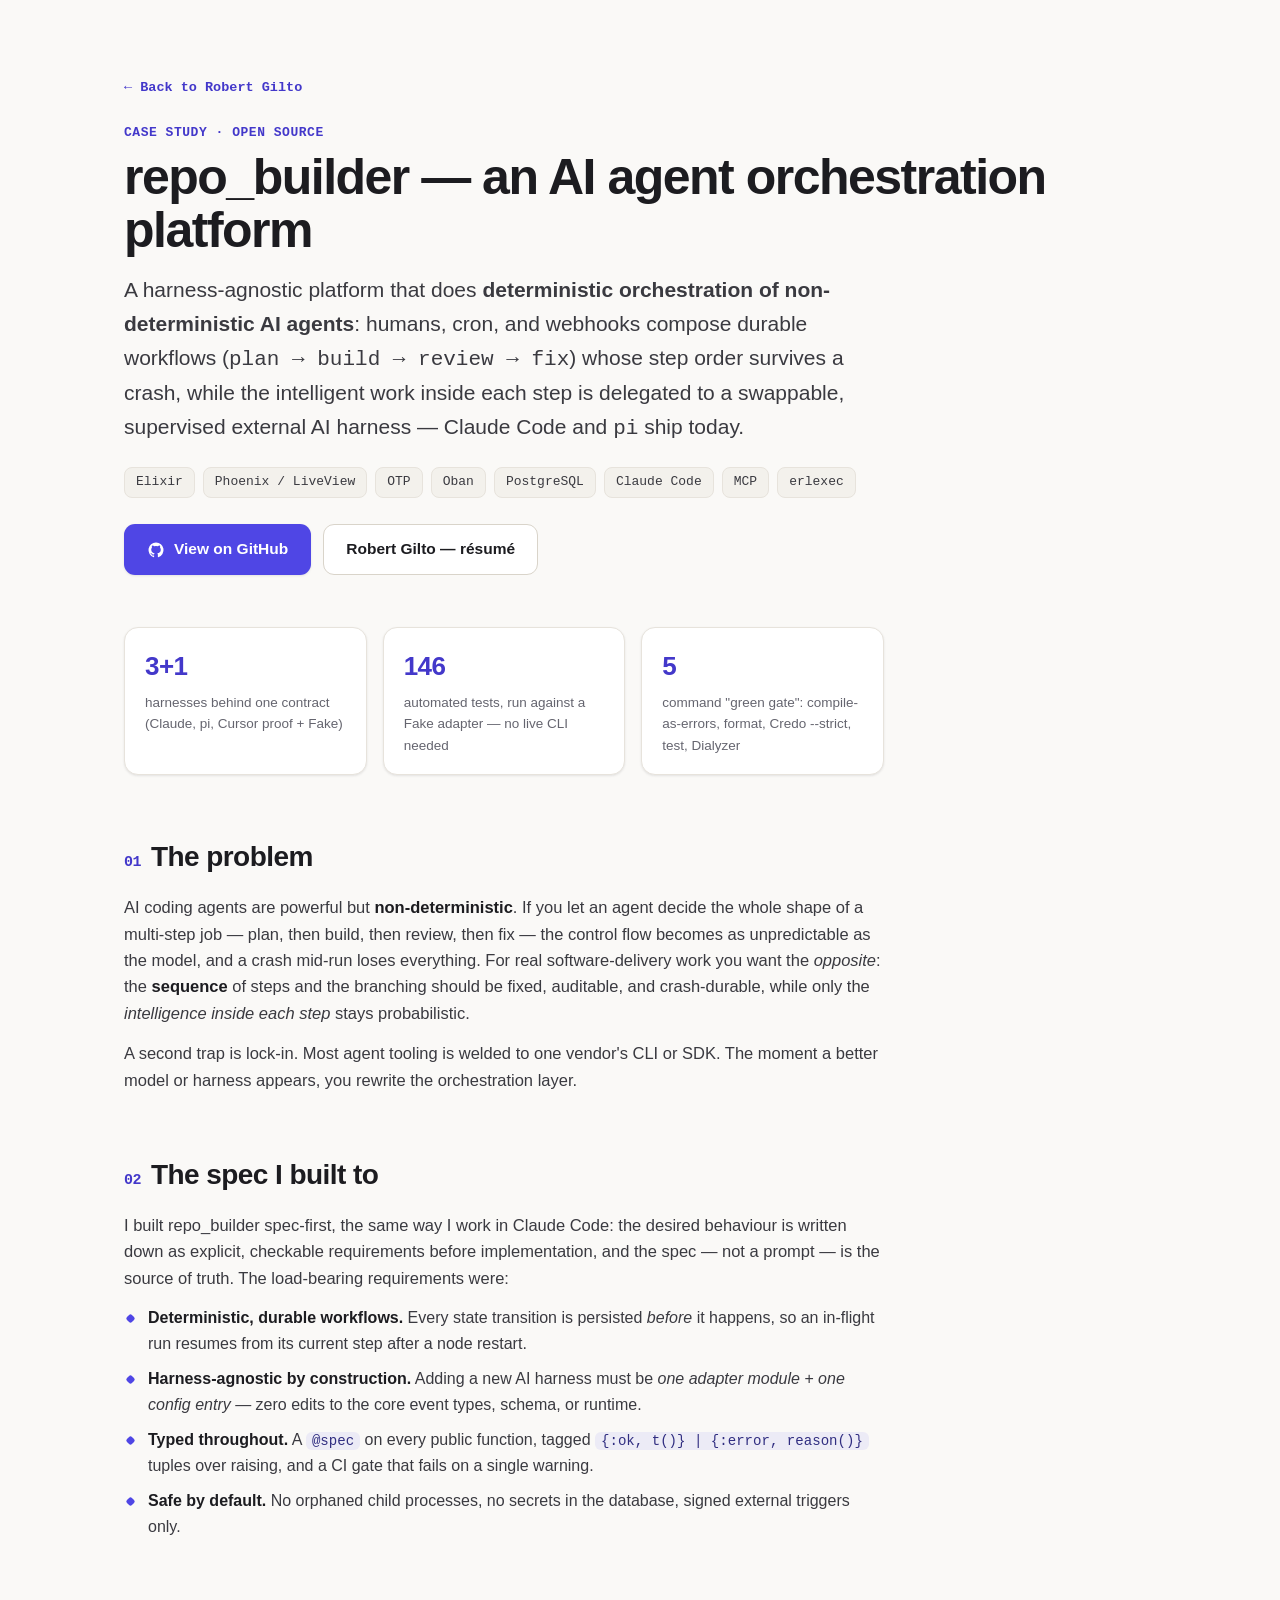
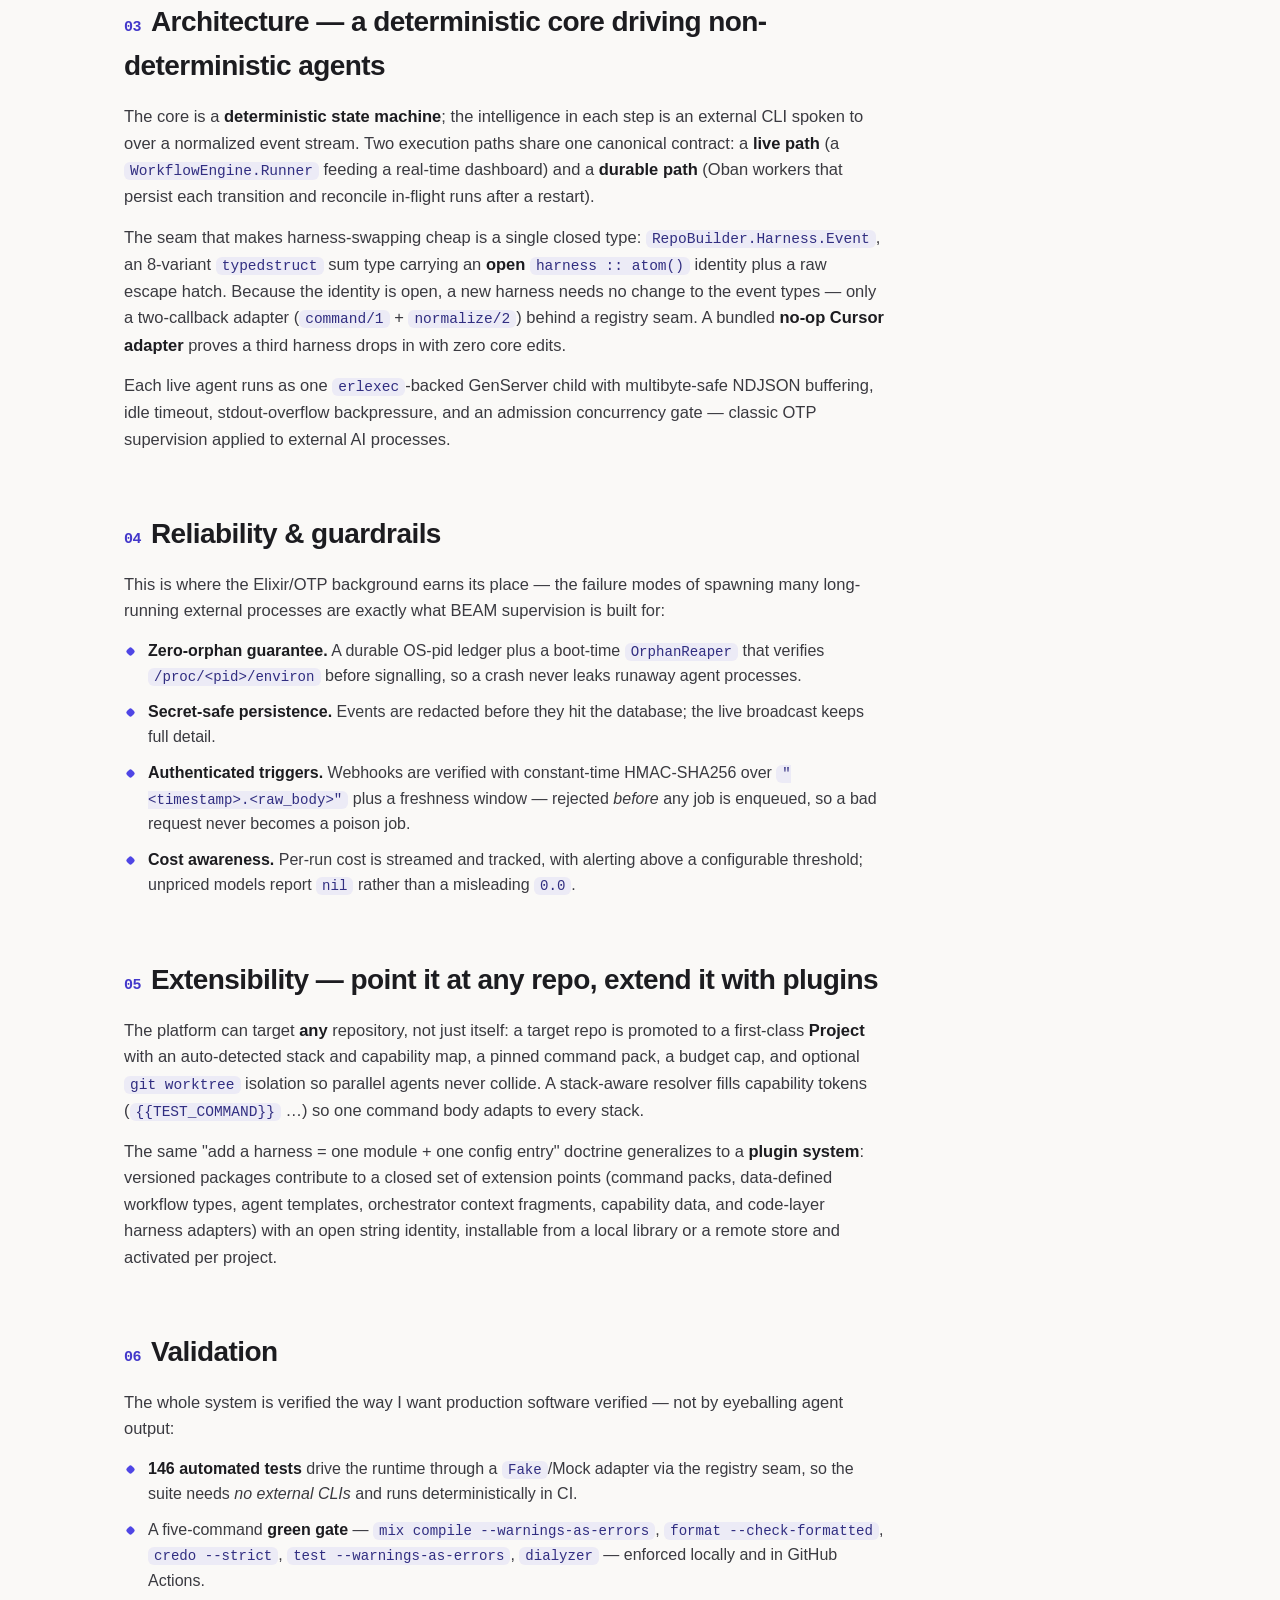
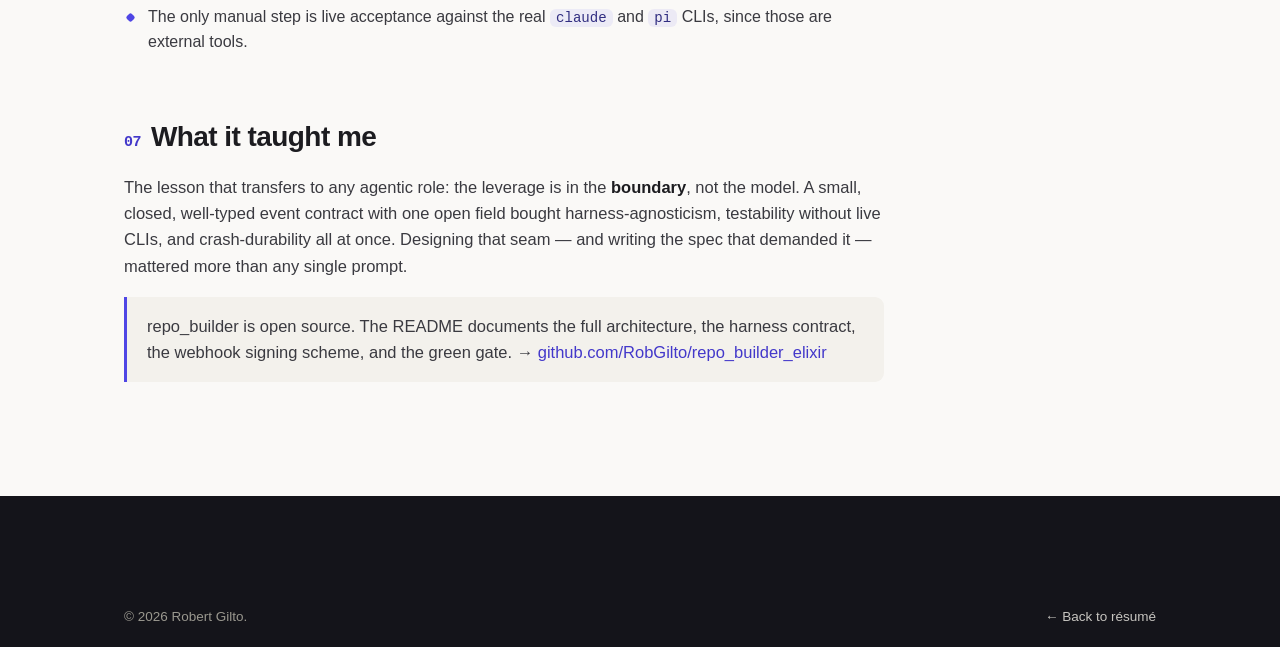
==== case-studies/repo-builder.html @ 083cf595 "build out résumé: spec-driven section, repo_builder showcase, a11y/SEO fixes - Close ship-blockers: " ====
<!DOCTYPE html>
<html lang="en">
<head>
  <meta charset="UTF-8" />
  <meta name="viewport" content="width=device-width, initial-scale=1.0" />

  <title>Case study: repo_builder — AI agent orchestration platform · Robert Gilto</title>
  <meta name="description" content="repo_builder is a harness-agnostic AI agent orchestration platform built on Elixir, Phoenix, and OTP — deterministic, durable workflows driving swappable AI harnesses (Claude Code, pi) as supervised child processes. A case study by Robert Gilto." />
  <meta name="author" content="Robert Gilto" />
  <meta name="theme-color" content="#4f46e5" />
  <link rel="canonical" href="https://robgilto.github.io/case-studies/repo-builder.html" />
  <link rel="icon" href="../assets/favicon.svg" type="image/svg+xml" />

  <meta property="og:type" content="article" />
  <meta property="og:title" content="repo_builder — AI agent orchestration platform" />
  <meta property="og:description" content="Deterministic orchestration of non-deterministic AI agents, on Elixir/Phoenix/OTP. Durable workflows, a swappable harness contract, and a real-time LiveView console." />
  <meta property="og:url" content="https://robgilto.github.io/case-studies/repo-builder.html" />
  <meta property="og:image" content="https://robgilto.github.io/assets/og-card.png" />

  <link rel="stylesheet" href="../styles.css" />

  <style>
    /* Case-study-specific layout — reuses the root design tokens; no build step. */
    .cs-header { padding-block: clamp(40px, 7vw, 72px) clamp(28px, 4vw, 44px); }
    .cs-back {
      display: inline-flex; align-items: center; gap: 7px;
      font-family: var(--font-mono); font-size: 13.5px; font-weight: 600;
      color: var(--accent-dark); margin-bottom: 24px;
    }
    .cs-kicker {
      font-family: var(--font-mono); font-size: 13px; font-weight: 700;
      letter-spacing: 0.04em; color: var(--accent-dark); text-transform: uppercase;
    }
    .cs-title { font-size: clamp(30px, 5.5vw, 50px); font-weight: 800; letter-spacing: -0.03em; line-height: 1.06; margin: 8px 0 16px; }
    .cs-lead { font-size: clamp(18px, 2.6vw, 21px); color: var(--text-soft); max-width: 62ch; }
    .cs-meta { display: flex; flex-wrap: wrap; gap: 8px; margin-top: 22px; }
    .cs-actions { display: flex; flex-wrap: wrap; gap: 12px; margin-top: 26px; }
    .cs-body { max-width: 760px; padding-bottom: clamp(56px, 8vw, 96px); }
    .cs-body h2 {
      font-size: clamp(22px, 3.2vw, 28px); font-weight: 800; letter-spacing: -0.02em;
      margin-top: clamp(36px, 5vw, 52px); margin-bottom: 14px; padding-top: 8px;
    }
    .cs-body h2 .cs-num { font-family: var(--font-mono); font-size: 15px; color: var(--accent-dark); margin-right: 10px; }
    .cs-body p { color: var(--text-soft); font-size: 16.5px; margin-bottom: 14px; }
    .cs-body strong { color: var(--text); }
    .cs-body code { font-family: var(--font-mono); font-size: 0.88em; background: var(--accent-soft); color: var(--accent-ink); padding: 1px 6px; border-radius: 6px; }
    .cs-list { margin: 0 0 14px; padding-left: 0; list-style: none; display: grid; gap: 10px; }
    .cs-list li { position: relative; padding-left: 24px; color: var(--text-soft); font-size: 16px; }
    .cs-list li::before { content: ""; position: absolute; left: 3px; top: 10px; width: 7px; height: 7px; border-radius: 2px; background: var(--accent); transform: rotate(45deg); }
    .cs-stats { display: grid; grid-template-columns: repeat(3, 1fr); gap: 16px; margin: 8px 0 8px; }
    .cs-stat { background: var(--surface); border: 1px solid var(--border); border-radius: var(--radius); padding: 18px 20px; box-shadow: var(--shadow-sm); }
    .cs-stat-num { font-size: 26px; font-weight: 800; letter-spacing: -0.02em; color: var(--accent-dark); }
    .cs-stat-label { font-size: 13.5px; color: var(--muted); margin-top: 4px; }
    .cs-callout { background: var(--bg-alt); border-left: 3px solid var(--accent); border-radius: 0 var(--radius-sm) var(--radius-sm) 0; padding: 16px 20px; margin: 18px 0; }
    .cs-callout p { margin: 0; color: var(--text-soft); }
    @media (max-width: 640px) { .cs-stats { grid-template-columns: 1fr; } }
  </style>
</head>
<body>
  <a class="skip-link" href="#cs-main">Skip to content</a>

  <main id="cs-main">
    <header class="cs-header">
      <div class="container">
        <a class="cs-back" href="../index.html#projects">← Back to Robert Gilto</a>
        <p class="cs-kicker">Case study · Open source</p>
        <h1 class="cs-title">repo_builder — an AI agent orchestration platform</h1>
        <p class="cs-lead">A harness-agnostic platform that does <strong>deterministic orchestration of non-deterministic AI agents</strong>: humans, cron, and webhooks compose durable workflows (<code>plan → build → review → fix</code>) whose step order survives a crash, while the intelligent work inside each step is delegated to a swappable, supervised external AI harness — Claude Code and <code>pi</code> ship today.</p>

        <div class="cs-meta">
          <span class="chip">Elixir</span>
          <span class="chip">Phoenix / LiveView</span>
          <span class="chip">OTP</span>
          <span class="chip">Oban</span>
          <span class="chip">PostgreSQL</span>
          <span class="chip">Claude Code</span>
          <span class="chip">MCP</span>
          <span class="chip">erlexec</span>
        </div>

        <div class="cs-actions">
          <a class="btn btn-primary" href="https://github.com/RobGilto/repo_builder_elixir" rel="noopener noreferrer" target="_blank">
            <svg class="icon" viewBox="0 0 24 24" aria-hidden="true" focusable="false"><path fill="currentColor" d="M12 2A10 10 0 0 0 8.84 21.5c.5.08.66-.23.66-.5v-1.7c-2.77.6-3.36-1.34-3.36-1.34-.46-1.15-1.11-1.46-1.11-1.46-.9-.62.07-.6.07-.6 1 .07 1.53 1.03 1.53 1.03.9 1.52 2.34 1.08 2.91.83.1-.65.35-1.09.63-1.34-2.22-.25-4.55-1.11-4.55-4.94 0-1.1.39-1.99 1.03-2.69-.1-.25-.45-1.27.1-2.65 0 0 .84-.27 2.75 1.02a9.4 9.4 0 0 1 5 0c1.91-1.29 2.75-1.02 2.75-1.02.55 1.38.2 2.4.1 2.65.64.7 1.03 1.59 1.03 2.69 0 3.84-2.34 4.69-4.57 4.94.36.31.68.92.68 1.85v2.74c0 .27.16.59.67.5A10 10 0 0 0 12 2Z"/></svg>
            View on GitHub
          </a>
          <a class="btn btn-ghost" href="../index.html">Robert Gilto — résumé</a>
        </div>
      </div>
    </header>

    <div class="container">
      <article class="cs-body">

        <div class="cs-stats">
          <div class="cs-stat"><div class="cs-stat-num">3+1</div><div class="cs-stat-label">harnesses behind one contract (Claude, pi, Cursor proof + Fake)</div></div>
          <div class="cs-stat"><div class="cs-stat-num">146</div><div class="cs-stat-label">automated tests, run against a Fake adapter — no live CLI needed</div></div>
          <div class="cs-stat"><div class="cs-stat-num">5</div><div class="cs-stat-label">command "green gate": compile-as-errors, format, Credo --strict, test, Dialyzer</div></div>
        </div>

        <h2><span class="cs-num">01</span>The problem</h2>
        <p>AI coding agents are powerful but <strong>non-deterministic</strong>. If you let an agent decide the whole shape of a multi-step job — plan, then build, then review, then fix — the control flow becomes as unpredictable as the model, and a crash mid-run loses everything. For real software-delivery work you want the <em>opposite</em>: the <strong>sequence</strong> of steps and the branching should be fixed, auditable, and crash-durable, while only the <em>intelligence inside each step</em> stays probabilistic.</p>
        <p>A second trap is lock-in. Most agent tooling is welded to one vendor's CLI or SDK. The moment a better model or harness appears, you rewrite the orchestration layer.</p>

        <h2><span class="cs-num">02</span>The spec I built to</h2>
        <p>I built repo_builder spec-first, the same way I work in Claude Code: the desired behaviour is written down as explicit, checkable requirements before implementation, and the spec — not a prompt — is the source of truth. The load-bearing requirements were:</p>
        <ul class="cs-list">
          <li><strong>Deterministic, durable workflows.</strong> Every state transition is persisted <em>before</em> it happens, so an in-flight run resumes from its current step after a node restart.</li>
          <li><strong>Harness-agnostic by construction.</strong> Adding a new AI harness must be <em>one adapter module + one config entry</em> — zero edits to the core event types, schema, or runtime.</li>
          <li><strong>Typed throughout.</strong> A <code>@spec</code> on every public function, tagged <code>{:ok, t()} | {:error, reason()}</code> tuples over raising, and a CI gate that fails on a single warning.</li>
          <li><strong>Safe by default.</strong> No orphaned child processes, no secrets in the database, signed external triggers only.</li>
        </ul>

        <h2><span class="cs-num">03</span>Architecture — a deterministic core driving non-deterministic agents</h2>
        <p>The core is a <strong>deterministic state machine</strong>; the intelligence in each step is an external CLI spoken to over a normalized event stream. Two execution paths share one canonical contract: a <strong>live path</strong> (a <code>WorkflowEngine.Runner</code> feeding a real-time dashboard) and a <strong>durable path</strong> (Oban workers that persist each transition and reconcile in-flight runs after a restart).</p>
        <p>The seam that makes harness-swapping cheap is a single closed type: <code>RepoBuilder.Harness.Event</code>, an 8-variant <code>typedstruct</code> sum type carrying an <strong>open</strong> <code>harness :: atom()</code> identity plus a raw escape hatch. Because the identity is open, a new harness needs no change to the event types — only a two-callback adapter (<code>command/1</code> + <code>normalize/2</code>) behind a registry seam. A bundled <strong>no-op Cursor adapter</strong> proves a third harness drops in with zero core edits.</p>
        <p>Each live agent runs as one <code>erlexec</code>-backed GenServer child with multibyte-safe NDJSON buffering, idle timeout, stdout-overflow backpressure, and an admission concurrency gate — classic OTP supervision applied to external AI processes.</p>

        <h2><span class="cs-num">04</span>Reliability &amp; guardrails</h2>
        <p>This is where the Elixir/OTP background earns its place — the failure modes of spawning many long-running external processes are exactly what BEAM supervision is built for:</p>
        <ul class="cs-list">
          <li><strong>Zero-orphan guarantee.</strong> A durable OS-pid ledger plus a boot-time <code>OrphanReaper</code> that verifies <code>/proc/&lt;pid&gt;/environ</code> before signalling, so a crash never leaks runaway agent processes.</li>
          <li><strong>Secret-safe persistence.</strong> Events are redacted before they hit the database; the live broadcast keeps full detail.</li>
          <li><strong>Authenticated triggers.</strong> Webhooks are verified with constant-time HMAC-SHA256 over <code>"&lt;timestamp&gt;.&lt;raw_body&gt;"</code> plus a freshness window — rejected <em>before</em> any job is enqueued, so a bad request never becomes a poison job.</li>
          <li><strong>Cost awareness.</strong> Per-run cost is streamed and tracked, with alerting above a configurable threshold; unpriced models report <code>nil</code> rather than a misleading <code>0.0</code>.</li>
        </ul>

        <h2><span class="cs-num">05</span>Extensibility — point it at any repo, extend it with plugins</h2>
        <p>The platform can target <strong>any</strong> repository, not just itself: a target repo is promoted to a first-class <strong>Project</strong> with an auto-detected stack and capability map, a pinned command pack, a budget cap, and optional <code>git worktree</code> isolation so parallel agents never collide. A stack-aware resolver fills capability tokens (<code>{{TEST_COMMAND}}</code> …) so one command body adapts to every stack.</p>
        <p>The same "add a harness = one module + one config entry" doctrine generalizes to a <strong>plugin system</strong>: versioned packages contribute to a closed set of extension points (command packs, data-defined workflow types, agent templates, orchestrator context fragments, capability data, and code-layer harness adapters) with an open string identity, installable from a local library or a remote store and activated per project.</p>

        <h2><span class="cs-num">06</span>Validation</h2>
        <p>The whole system is verified the way I want production software verified — not by eyeballing agent output:</p>
        <ul class="cs-list">
          <li><strong>146 automated tests</strong> drive the runtime through a <code>Fake</code>/Mock adapter via the registry seam, so the suite needs <em>no external CLIs</em> and runs deterministically in CI.</li>
          <li>A five-command <strong>green gate</strong> — <code>mix compile --warnings-as-errors</code>, <code>format --check-formatted</code>, <code>credo --strict</code>, <code>test --warnings-as-errors</code>, <code>dialyzer</code> — enforced locally and in GitHub Actions.</li>
          <li>The only manual step is live acceptance against the real <code>claude</code> and <code>pi</code> CLIs, since those are external tools.</li>
        </ul>

        <h2><span class="cs-num">07</span>What it taught me</h2>
        <p>The lesson that transfers to any agentic role: the leverage is in the <strong>boundary</strong>, not the model. A small, closed, well-typed event contract with one open field bought harness-agnosticism, testability without live CLIs, and crash-durability all at once. Designing that seam — and writing the spec that demanded it — mattered more than any single prompt.</p>
        <div class="cs-callout">
          <p>repo_builder is open source. The README documents the full architecture, the harness contract, the webhook signing scheme, and the green gate. → <a href="https://github.com/RobGilto/repo_builder_elixir" rel="noopener noreferrer" target="_blank">github.com/RobGilto/repo_builder_elixir</a></p>
        </div>

      </article>
    </div>
  </main>

  <footer class="site-footer">
    <div class="container footer-bottom" style="border-top:none;">
      <p>&copy; <span id="year">2026</span> Robert Gilto.</p>
      <p><a href="../index.html">← Back to résumé</a></p>
    </div>
  </footer>

  <script>
    var y = document.getElementById("year");
    if (y) y.textContent = String(new Date().getFullYear());
  </script>
</body>
</html>
---- styles.css ----
/* ============================================================
   Robert Gilto — Web Resume
   Static. No framework, no build step, no web fonts.
   Light, monochrome base + single indigo accent.
   ============================================================ */

/* ---------- Design tokens ---------- */
:root {
  /* palette */
  --bg:           #faf9f7;   /* warm off-white */
  --bg-alt:       #f3f1ec;   /* alt section band */
  --surface:      #ffffff;
  --text:         #1c1c20;   /* near-black charcoal */
  --text-soft:    #3a3a40;
  --muted:        #65656f;
  --faint:        #8b8b94;
  --border:       #e7e3dc;
  --border-strong:#d9d4ca;

  /* accent (single, used sparingly) */
  --accent:       #4f46e5;   /* indigo-600 */
  --accent-dark:  #4338ca;   /* indigo-700 */
  --accent-ink:   #312e81;   /* indigo-900 */
  --accent-soft:  rgba(79, 70, 229, 0.08);
  --accent-ring:  rgba(79, 70, 229, 0.35);

  /* type */
  --font-sans: -apple-system, BlinkMacSystemFont, "Segoe UI", Roboto, Helvetica,
               Arial, sans-serif;
  --font-mono: ui-monospace, "SF Mono", "Cascadia Code", "Roboto Mono", Menlo,
               Consolas, "Liberation Mono", monospace;

  /* shape & motion */
  --radius:    14px;
  --radius-sm: 9px;
  --shadow-sm: 0 1px 2px rgba(20, 20, 30, 0.04), 0 1px 3px rgba(20, 20, 30, 0.06);
  --shadow-md: 0 6px 18px -8px rgba(20, 20, 40, 0.18), 0 2px 6px rgba(20, 20, 40, 0.06);
  --ease:      cubic-bezier(0.4, 0, 0.2, 1);
  --maxw:      1080px;
}

/* ---------- Reset ---------- */
*, *::before, *::after { box-sizing: border-box; }
* { margin: 0; }
html { -webkit-text-size-adjust: 100%; scroll-behavior: smooth; }
@media (prefers-reduced-motion: reduce) {
  html { scroll-behavior: auto; }
  *, *::before, *::after { animation-duration: 0.001ms !important; transition-duration: 0.001ms !important; }
}
body {
  font-family: var(--font-sans);
  background: var(--bg);
  color: var(--text);
  line-height: 1.6;
  font-size: 17px;
  -webkit-font-smoothing: antialiased;
  text-rendering: optimizeLegibility;
}
img, svg { display: block; max-width: 100%; }
a { color: var(--accent-dark); text-decoration: none; }
a:hover { text-decoration: underline; }
ul { list-style: none; padding: 0; }
button { font: inherit; cursor: pointer; }
:focus-visible {
  outline: 2px solid var(--accent);
  outline-offset: 3px;
  border-radius: 4px;
}

/* ---------- Layout helpers ---------- */
.container {
  width: 100%;
  max-width: var(--maxw);
  margin-inline: auto;
  padding-inline: 24px;
}
.section { padding-block: clamp(56px, 8vw, 96px); }
.section-alt { background: var(--bg-alt); border-block: 1px solid var(--border); }

/* ---------- Skip link ---------- */
.skip-link {
  position: absolute;
  left: 16px; top: -60px;
  background: var(--accent);
  color: #fff;
  padding: 10px 16px;
  border-radius: 8px;
  z-index: 100;
  transition: top 0.2s var(--ease);
  font-weight: 600;
}
.skip-link:focus { top: 16px; }

/* ---------- Header / nav ---------- */
.site-header {
  position: sticky;
  top: 0;
  z-index: 50;
  background: rgba(250, 249, 247, 0.82);
  backdrop-filter: saturate(180%) blur(12px);
  -webkit-backdrop-filter: saturate(180%) blur(12px);
  border-bottom: 1px solid transparent;
  transition: border-color 0.25s var(--ease), background 0.25s var(--ease);
}
.site-header.is-scrolled { border-bottom-color: var(--border); }
.header-inner {
  display: flex;
  align-items: center;
  justify-content: space-between;
  gap: 16px;
  min-height: 64px;
}
.brand { display: inline-flex; align-items: center; gap: 10px; color: var(--text); font-weight: 700; }
.brand:hover { text-decoration: none; }
.brand-mark {
  display: grid;
  place-items: center;
  width: 34px; height: 34px;
  border-radius: 9px;
  background: var(--accent);
  color: #fff;
  font-family: var(--font-mono);
  font-size: 14px;
  font-weight: 700;
  letter-spacing: -0.02em;
}
.brand-name { font-size: 16px; letter-spacing: -0.01em; }

.primary-nav ul { display: flex; align-items: center; gap: 4px; }
.primary-nav a {
  color: var(--text-soft);
  font-size: 15px;
  font-weight: 500;
  padding: 8px 12px;
  border-radius: 8px;
  transition: color 0.18s var(--ease), background 0.18s var(--ease);
}
.primary-nav a:hover { color: var(--accent-dark); background: var(--accent-soft); text-decoration: none; }
.primary-nav a.is-active { color: var(--accent-dark); font-weight: 600; }
.primary-nav a.is-active::after {
  content: "";
  display: block;
  height: 2px;
  margin-top: 3px;
  background: var(--accent);
  border-radius: 2px;
}
.primary-nav .nav-cta {
  background: var(--text);
  color: #fff;
  font-weight: 600;
  padding: 9px 16px;
}
.primary-nav .nav-cta:hover { background: var(--accent-dark); color: #fff; }
.primary-nav .nav-cta.is-active::after { display: none; }

.nav-toggle {
  display: none;
  flex-direction: column;
  justify-content: center;
  gap: 5px;
  width: 42px; height: 42px;
  background: transparent;
  border: 1px solid var(--border-strong);
  border-radius: 10px;
  padding: 0 10px;
}
.nav-toggle-bar { height: 2px; width: 100%; background: var(--text); border-radius: 2px; transition: transform 0.25s var(--ease), opacity 0.2s var(--ease); }
.nav-toggle[aria-expanded="true"] .nav-toggle-bar:nth-child(1) { transform: translateY(7px) rotate(45deg); }
.nav-toggle[aria-expanded="true"] .nav-toggle-bar:nth-child(2) { opacity: 0; }
.nav-toggle[aria-expanded="true"] .nav-toggle-bar:nth-child(3) { transform: translateY(-7px) rotate(-45deg); }

/* ---------- Hero ---------- */
.hero {
  position: relative;
  padding-block: clamp(64px, 11vw, 128px) clamp(48px, 7vw, 80px);
  overflow: hidden;
}
.hero::before {
  content: "";
  position: absolute;
  inset: 0;
  background:
    radial-gradient(60% 50% at 85% 0%, var(--accent-soft), transparent 70%),
    radial-gradient(40% 40% at 0% 100%, rgba(79,70,229,0.05), transparent 70%);
  pointer-events: none;
}
.hero-inner { position: relative; max-width: 760px; }
.eyebrow {
  display: inline-flex;
  align-items: center;
  gap: 8px;
  font-family: var(--font-mono);
  font-size: 13px;
  color: var(--accent-dark);
  background: var(--accent-soft);
  border: 1px solid var(--accent-ring);
  padding: 6px 12px;
  border-radius: 999px;
  margin-bottom: 24px;
  font-weight: 600;
}
.status-dot {
  width: 8px; height: 8px;
  border-radius: 50%;
  background: var(--accent);
  box-shadow: 0 0 0 0 var(--accent-ring);
  animation: pulse 2.4s var(--ease) infinite;
}
@keyframes pulse {
  0%   { box-shadow: 0 0 0 0 rgba(79,70,229,0.5); }
  70%  { box-shadow: 0 0 0 8px rgba(79,70,229,0); }
  100% { box-shadow: 0 0 0 0 rgba(79,70,229,0); }
}
@media (prefers-reduced-motion: reduce) { .status-dot { animation: none; } }

.hero-heading {
  font-size: clamp(40px, 8vw, 72px);
  line-height: 1.02;
  letter-spacing: -0.035em;
  font-weight: 800;
  margin-bottom: 18px;
}
.hero-tagline {
  font-size: clamp(20px, 3vw, 27px);
  line-height: 1.35;
  letter-spacing: -0.015em;
  color: var(--text);
  font-weight: 600;
  max-width: 38ch;
  margin-bottom: 18px;
}
.hero-tagline::after {
  content: "";
  display: block;
  width: 56px; height: 3px;
  background: var(--accent);
  border-radius: 2px;
  margin-top: 20px;
}
.hero-sub { color: var(--muted); font-size: 17px; max-width: 56ch; margin-bottom: 32px; }
.hero-sub strong { color: var(--text-soft); font-weight: 600; }

.hero-actions { display: flex; flex-wrap: wrap; gap: 12px; }
.btn {
  display: inline-flex; align-items: center; gap: 9px;
  padding: 12px 22px;
  border-radius: 11px;
  font-weight: 600;
  font-size: 15.5px;
  border: 1px solid transparent;
  transition: transform 0.15s var(--ease), background 0.18s var(--ease), border-color 0.18s var(--ease), box-shadow 0.18s var(--ease);
}
.btn:hover { text-decoration: none; transform: translateY(-1px); }
.btn:active { transform: translateY(0); }
.btn-primary { background: var(--accent); color: #fff; box-shadow: var(--shadow-sm); }
.btn-primary:hover { background: var(--accent-dark); color: #fff; box-shadow: var(--shadow-md); }
.btn-ghost { background: var(--surface); color: var(--text); border-color: var(--border-strong); }
.btn-ghost:hover { border-color: var(--accent); color: var(--accent-dark); }
.icon { width: 18px; height: 18px; flex: none; }

/* ---------- Section heading ---------- */
.section-head { margin-bottom: clamp(32px, 5vw, 48px); max-width: 70ch; }
.section-index {
  font-family: var(--font-mono);
  font-size: 13px;
  font-weight: 700;
  color: var(--accent-dark);
  letter-spacing: 0.04em;
}
.section-title {
  font-size: clamp(28px, 4.5vw, 40px);
  letter-spacing: -0.025em;
  font-weight: 800;
  line-height: 1.1;
  margin-top: 6px;
  margin-bottom: 12px;
}
.section-lead { color: var(--muted); font-size: 18px; max-width: 62ch; }

/* ---------- Skill cards / chips ---------- */
.skill-grid {
  display: grid;
  grid-template-columns: repeat(3, 1fr);
  gap: 18px;
}
.skill-card {
  background: var(--surface);
  border: 1px solid var(--border);
  border-radius: var(--radius);
  padding: 22px;
  box-shadow: var(--shadow-sm);
  transition: border-color 0.2s var(--ease), transform 0.2s var(--ease), box-shadow 0.2s var(--ease);
  position: relative;
}
.skill-card:hover { border-color: var(--accent-ring); transform: translateY(-2px); box-shadow: var(--shadow-md); }
.skill-card--featured {
  grid-column: span 1;
  background: linear-gradient(180deg, #ffffff, var(--accent-soft));
  border-color: var(--accent-ring);
}
.skill-card-tag {
  position: absolute;
  top: 16px; right: 16px;
  font-family: var(--font-mono);
  font-size: 11px;
  font-weight: 700;
  letter-spacing: 0.05em;
  text-transform: uppercase;
  color: var(--accent-dark);
  background: #fff;
  border: 1px solid var(--accent-ring);
  padding: 3px 9px;
  border-radius: 999px;
}
.skill-card-title {
  font-size: 16px;
  font-weight: 700;
  letter-spacing: -0.01em;
  margin-bottom: 14px;
  padding-right: 64px;
}
.skill-card--featured .skill-card-title { font-size: 18px; }
.skill-card-note { margin-top: 14px; font-size: 14.5px; color: var(--muted); }

.chips { display: flex; flex-wrap: wrap; gap: 8px; }
.chip {
  font-family: var(--font-mono);
  font-size: 13px;
  line-height: 1.3;
  color: var(--text-soft);
  background: var(--bg-alt);
  border: 1px solid var(--border);
  padding: 6px 11px;
  border-radius: 8px;
  transition: color 0.15s var(--ease), border-color 0.15s var(--ease), background 0.15s var(--ease);
}
.chip:hover { color: var(--accent-dark); border-color: var(--accent-ring); background: var(--accent-soft); }
.chips-sm .chip { font-size: 12px; padding: 4px 9px; }

/* ---------- Projects ---------- */
.project-grid {
  display: grid;
  grid-template-columns: repeat(2, 1fr);
  gap: 20px;
}
.project-card {
  background: var(--surface);
  border: 1px solid var(--border);
  border-radius: var(--radius);
  padding: 26px;
  box-shadow: var(--shadow-sm);
  position: relative;
  overflow: hidden;
  transition: transform 0.2s var(--ease), box-shadow 0.2s var(--ease), border-color 0.2s var(--ease);
}
.project-card::before {
  content: "";
  position: absolute;
  top: 0; left: 0; right: 0;
  height: 3px;
  background: var(--accent);
  transform: scaleX(0);
  transform-origin: left;
  transition: transform 0.3s var(--ease);
}
.project-card:hover { transform: translateY(-3px); box-shadow: var(--shadow-md); border-color: var(--accent-ring); }
.project-card:hover::before { transform: scaleX(1); }
.project-card-top {
  display: flex;
  align-items: center;
  justify-content: space-between;
  gap: 12px;
  margin-bottom: 14px;
}
.project-kicker {
  font-family: var(--font-mono);
  font-size: 12px;
  font-weight: 600;
  color: var(--muted); /* was --faint: failed WCAG AA (3.38:1); --muted clears 4.5:1 */
  letter-spacing: 0.02em;
}
.project-status { font-size: 12.5px; font-weight: 600; color: #15803d; white-space: nowrap; }
.project-title {
  font-size: 21px;
  font-weight: 700;
  letter-spacing: -0.02em;
  line-height: 1.2;
  margin-bottom: 16px;
}
.project-problem, .project-approach, .project-outcome {
  font-size: 15px;
  color: var(--text-soft);
  margin-bottom: 10px;
}
.project-problem strong, .project-approach strong, .project-outcome strong {
  color: var(--accent-dark);
  font-family: var(--font-mono);
  font-size: 12.5px;
  font-weight: 700;
  text-transform: uppercase;
  letter-spacing: 0.04em;
  margin-right: 2px;
}
.project-card .chips { margin-top: 18px; }
.project-card--featured {
  grid-column: 1 / -1;
  background: linear-gradient(180deg, #ffffff, var(--accent-soft));
  border-color: var(--accent-ring);
}
.project-links { display: flex; flex-wrap: wrap; gap: 18px; margin-top: 20px; }
.project-link {
  font-family: var(--font-mono);
  font-size: 14px;
  font-weight: 600;
  color: var(--accent-dark);
}
.project-link--primary {
  background: var(--accent);
  color: #fff;
  padding: 8px 14px;
  border-radius: 9px;
}
.project-link--primary:hover { background: var(--accent-dark); color: #fff; text-decoration: none; }

/* ---------- How I work (spec-driven steps) ---------- */
.approach-steps {
  list-style: none;
  padding-left: 0;
  display: grid;
  gap: 14px;
  max-width: 780px;
}
.approach-step {
  display: grid;
  grid-template-columns: 44px 1fr;
  gap: 18px;
  align-items: start;
  background: var(--surface);
  border: 1px solid var(--border);
  border-radius: var(--radius);
  padding: 20px 22px;
  box-shadow: var(--shadow-sm);
  transition: border-color 0.2s var(--ease), transform 0.2s var(--ease), box-shadow 0.2s var(--ease);
}
.approach-step:hover { border-color: var(--accent-ring); transform: translateY(-2px); box-shadow: var(--shadow-md); }
.approach-num {
  display: grid;
  place-items: center;
  width: 40px; height: 40px;
  border-radius: 10px;
  background: var(--accent-soft);
  border: 1px solid var(--accent-ring);
  color: var(--accent-dark);
  font-family: var(--font-mono);
  font-weight: 700;
  font-size: 18px;
}
.approach-title { font-size: 17px; font-weight: 700; letter-spacing: -0.01em; margin-bottom: 6px; }
.approach-step p { color: var(--muted); font-size: 15.5px; }

/* ---------- Experience timeline ---------- */
.timeline { display: flex; flex-direction: column; gap: 0; }
.role {
  display: grid;
  grid-template-columns: 1fr;
  gap: 4px;
  padding: 26px 0;
  border-top: 1px solid var(--border);
}
.role:first-child { border-top: none; padding-top: 4px; }
.role-head { margin-bottom: 12px; }
.role-title { font-size: 19px; font-weight: 700; letter-spacing: -0.015em; line-height: 1.3; }
.role-meta { color: var(--muted); font-size: 15px; margin-top: 3px; }
.role-org { color: var(--accent-dark); font-weight: 600; }
.role-bullets { display: flex; flex-direction: column; gap: 9px; }
.role-bullets li {
  position: relative;
  padding-left: 22px;
  color: var(--text-soft);
  font-size: 15.5px;
}
.role-bullets li::before {
  content: "";
  position: absolute;
  left: 2px; top: 11px;
  width: 7px; height: 7px;
  border-radius: 2px;
  background: var(--accent);
  transform: rotate(45deg);
}
.role-bullets strong { color: var(--text); font-weight: 700; }

/* ---------- Consulting practice ---------- */
.practice-grid {
  display: grid;
  grid-template-columns: repeat(2, 1fr);
  gap: 18px;
}
.practice-card {
  background: var(--surface);
  border: 1px solid var(--border);
  border-left: 3px solid var(--accent);
  border-radius: var(--radius);
  padding: 24px;
  box-shadow: var(--shadow-sm);
  transition: transform 0.2s var(--ease), box-shadow 0.2s var(--ease);
}
.practice-card:hover { transform: translateY(-2px); box-shadow: var(--shadow-md); }
.practice-title { font-size: 17px; font-weight: 700; letter-spacing: -0.01em; margin-bottom: 8px; }
.practice-card p { color: var(--muted); font-size: 15.5px; }

/* ---------- Exploring ---------- */
.exploring-grid {
  display: grid;
  grid-template-columns: repeat(3, 1fr);
  gap: 18px;
}
.exploring-item {
  background: var(--surface);
  border: 1px dashed var(--border-strong);
  border-radius: var(--radius);
  padding: 22px;
  transition: border-color 0.2s var(--ease), transform 0.2s var(--ease);
}
.exploring-item:hover { border-color: var(--accent); border-style: solid; transform: translateY(-2px); }
.exploring-title {
  font-size: 15.5px;
  font-weight: 700;
  letter-spacing: -0.01em;
  margin-bottom: 8px;
  display: flex;
  align-items: center;
  gap: 8px;
}
.exploring-title::before {
  content: "→";
  color: var(--accent);
  font-family: var(--font-mono);
  font-weight: 700;
}
.exploring-item p { color: var(--muted); font-size: 14.5px; }
.exploring-item strong { color: var(--text-soft); font-weight: 600; }

/* ---------- Education ---------- */
.edu-grid {
  display: grid;
  grid-template-columns: repeat(3, 1fr);
  gap: 18px;
}
.edu-card {
  background: var(--surface);
  border: 1px solid var(--border);
  border-radius: var(--radius);
  padding: 24px;
  box-shadow: var(--shadow-sm);
}
.edu-degree { font-size: 16.5px; font-weight: 700; letter-spacing: -0.01em; line-height: 1.3; margin-bottom: 6px; }
.edu-org { color: var(--accent-dark); font-weight: 600; font-size: 14.5px; margin-bottom: 12px; font-family: var(--font-mono); }
.edu-note { color: var(--muted); font-size: 14.5px; }
.edu-card--certs { border-style: dashed; }

/* ---------- Footer ---------- */
.site-footer {
  background: #14141a;
  color: #e7e5e1;
  padding-top: clamp(56px, 8vw, 88px);
}
.footer-inner {
  display: grid;
  grid-template-columns: 1.2fr 1fr;
  gap: 40px;
  padding-bottom: 48px;
}
.footer-eyebrow {
  font-family: var(--font-mono);
  font-size: 13px;
  color: #a5b4fc;
  letter-spacing: 0.05em;
  font-weight: 600;
  margin-bottom: 10px;
}
.footer-heading { font-size: clamp(28px, 4vw, 38px); font-weight: 800; letter-spacing: -0.025em; margin-bottom: 14px; color: #fff; }
.footer-tagline { color: #c7c5c0; font-size: 17px; max-width: 46ch; margin-bottom: 10px; }
.footer-loc { color: #9a988f; font-size: 14.5px; font-family: var(--font-mono); }
.footer-links { display: flex; flex-direction: column; gap: 10px; align-self: center; }
.footer-link {
  display: inline-flex;
  align-items: center;
  gap: 12px;
  color: #e7e5e1;
  background: rgba(255,255,255,0.04);
  border: 1px solid rgba(255,255,255,0.1);
  padding: 13px 18px;
  border-radius: 11px;
  font-weight: 500;
  font-size: 15.5px;
  transition: background 0.18s var(--ease), border-color 0.18s var(--ease), transform 0.15s var(--ease), color 0.18s var(--ease);
}
.footer-link:hover { text-decoration: none; background: var(--accent); border-color: var(--accent); color: #fff; transform: translateY(-1px); }
.footer-link .icon { color: #a5b4fc; }
.footer-link:hover .icon { color: #fff; }
.footer-link em { font-style: normal; color: #9a988f; font-size: 13px; }
.footer-bottom {
  display: flex;
  align-items: center;
  justify-content: space-between;
  gap: 16px;
  flex-wrap: wrap;
  border-top: 1px solid rgba(255,255,255,0.1);
  padding-block: 22px;
  font-size: 13.5px;
  color: #9a988f;
}
.footer-bottom a { color: #c7c5c0; }
.footer-bottom a:hover { color: #a5b4fc; }

/* ============================================================
   Responsive
   ============================================================ */

/* <= 1024px : collapse skill/exploring/edu to 2-col */
@media (max-width: 1024px) {
  .skill-grid { grid-template-columns: repeat(2, 1fr); }
  .exploring-grid { grid-template-columns: repeat(2, 1fr); }
  .edu-grid { grid-template-columns: repeat(2, 1fr); }
}

/* <= 768px : mobile nav, single col where helpful */
@media (max-width: 768px) {
  body { font-size: 16.5px; }
  .nav-toggle { display: inline-flex; }
  .primary-nav {
    position: absolute;
    top: 64px; left: 0; right: 0;
    background: var(--bg);
    border-bottom: 1px solid var(--border);
    box-shadow: var(--shadow-md);
    max-height: 0;
    overflow: hidden;
    transition: max-height 0.3s var(--ease);
  }
  .primary-nav.is-open { max-height: 420px; }
  .primary-nav ul {
    flex-direction: column;
    align-items: stretch;
    gap: 2px;
    padding: 12px 16px 18px;
  }
  .primary-nav a { padding: 12px 14px; border-radius: 10px; }
  .primary-nav a.is-active::after { display: none; }
  .primary-nav a.is-active { background: var(--accent-soft); }
  .primary-nav .nav-cta { text-align: center; margin-top: 6px; }

  .project-grid { grid-template-columns: 1fr; }
  .practice-grid { grid-template-columns: 1fr; }
  .footer-inner { grid-template-columns: 1fr; gap: 28px; }
  .footer-bottom { justify-content: flex-start; }
}

/* <= 640px : tight mobile */
@media (max-width: 640px) {
  .container { padding-inline: 18px; }
  .skill-grid,
  .exploring-grid,
  .edu-grid { grid-template-columns: 1fr; }
  .skill-card-title { padding-right: 0; }
  .skill-card-tag { position: static; display: inline-block; margin-bottom: 12px; }
  .hero-actions .btn { flex: 1 1 auto; justify-content: center; }
  .section { padding-block: 48px; }
  .footer-bottom { flex-direction: column; align-items: flex-start; gap: 8px; }
}
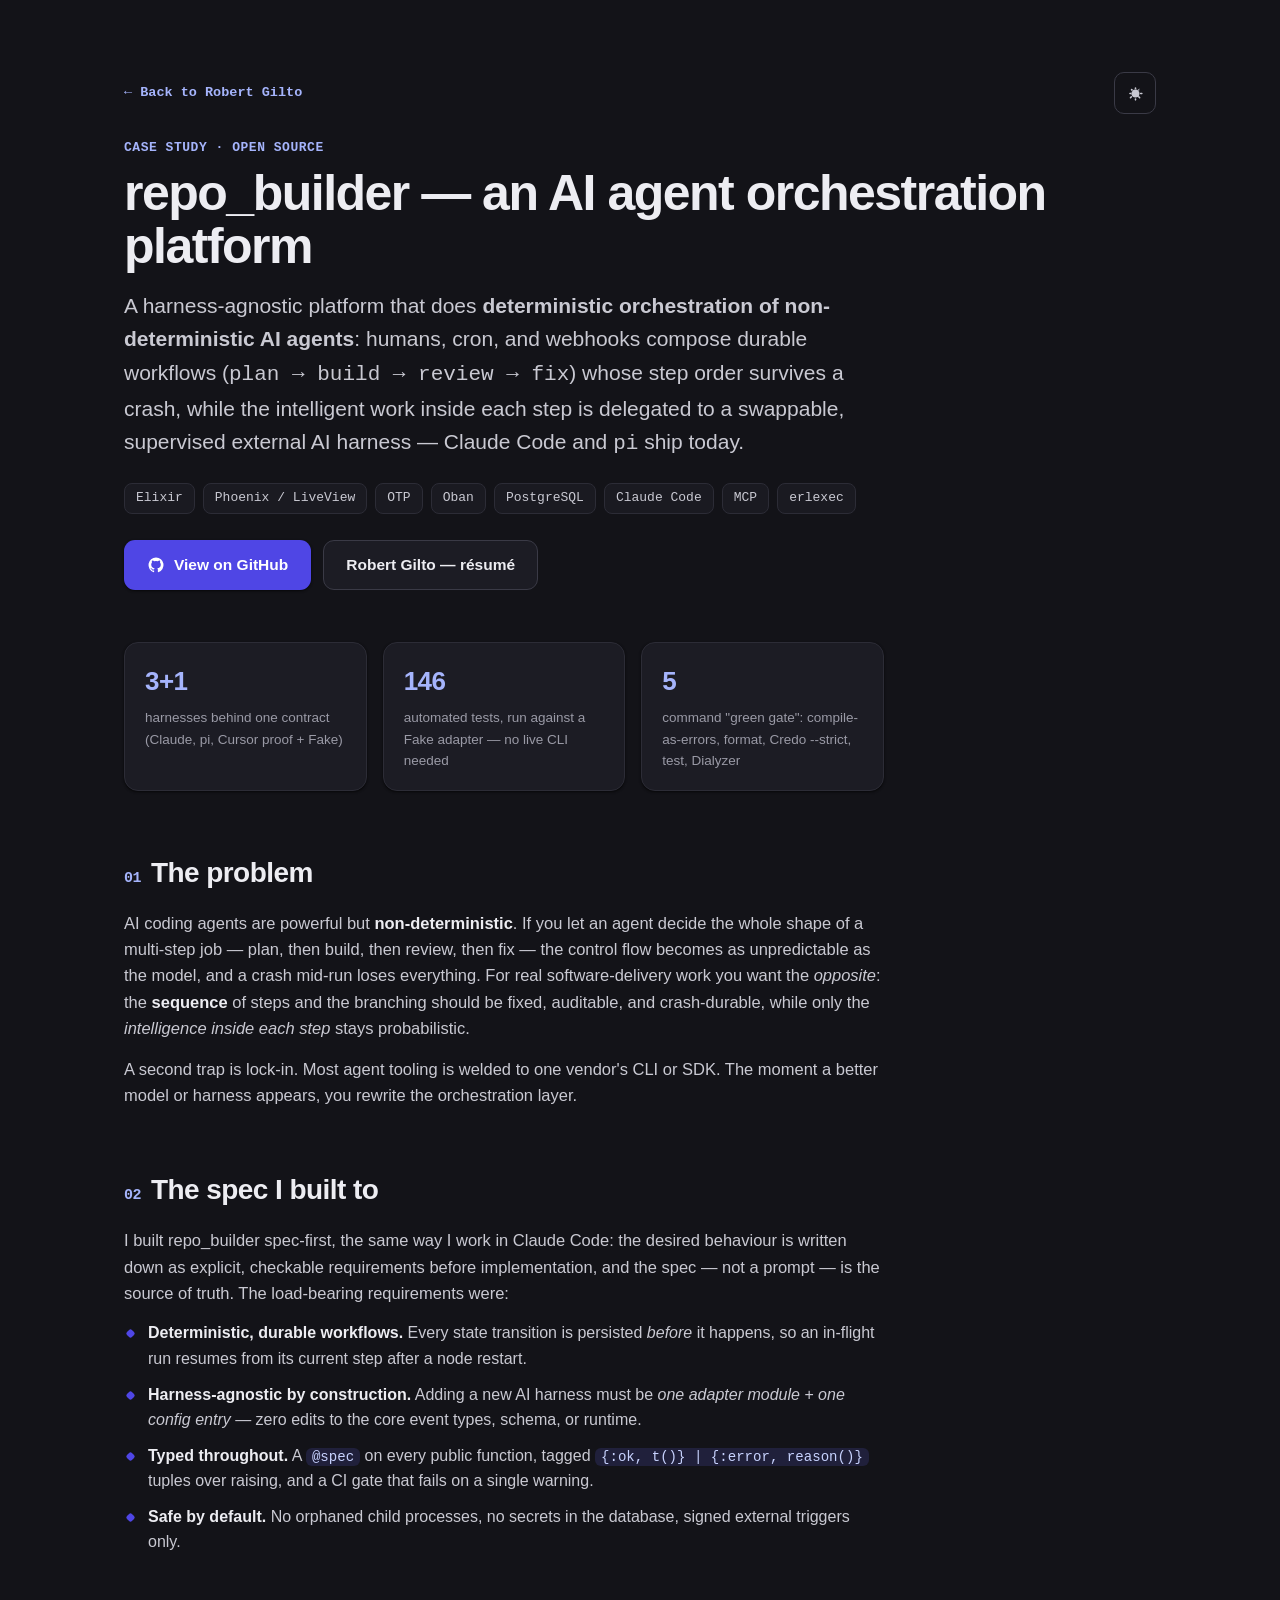
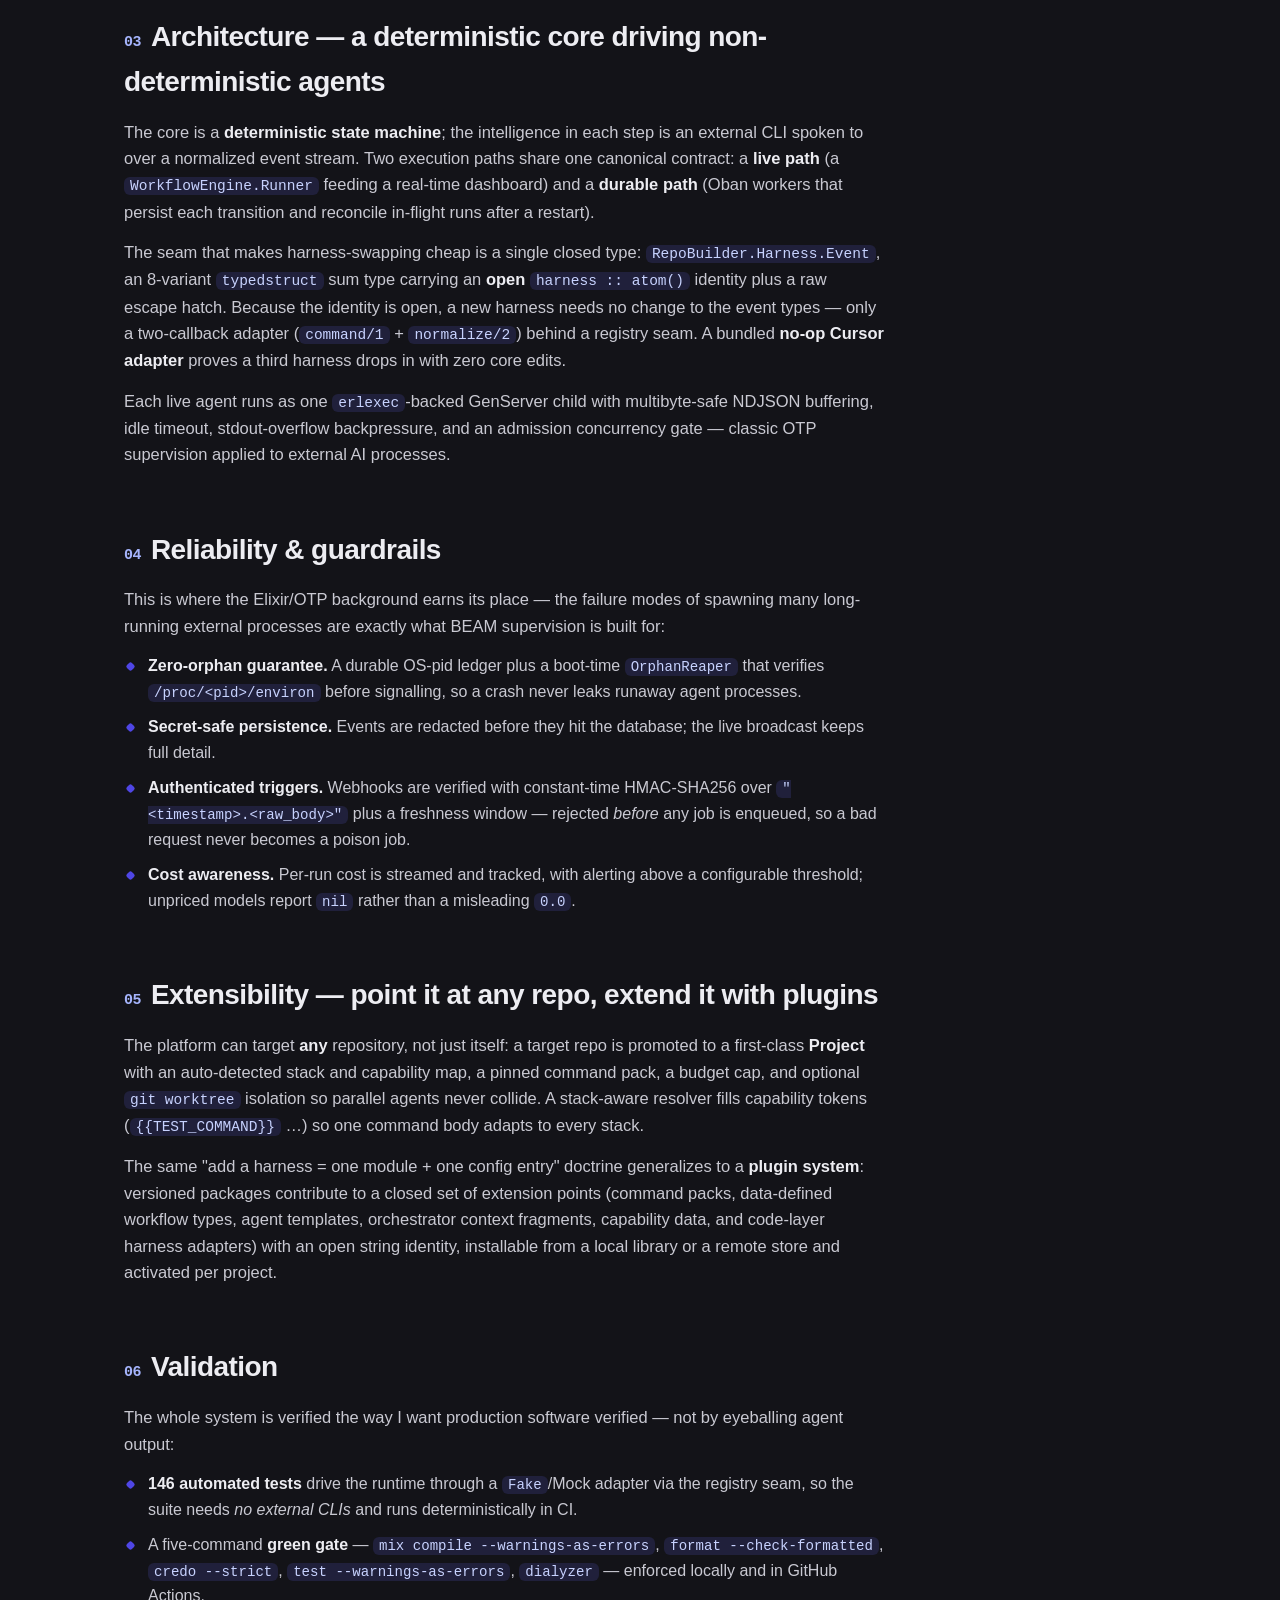
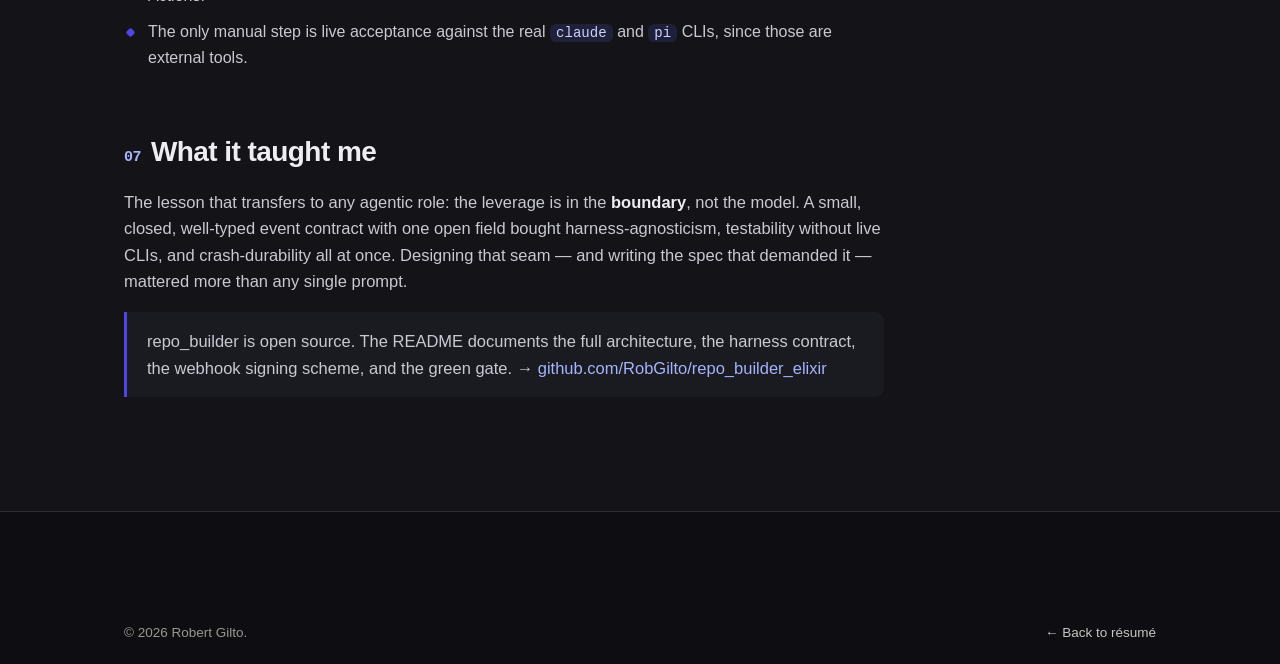
==== commit c612b44d: "feat: dark-mode-default theming, polish, and brand-voice copy pass - Dark theme as the default via :" ====
--- a/case-studies/repo-builder.html
+++ b/case-studies/repo-builder.html
@@ -4,10 +4,13 @@
   <meta charset="UTF-8" />
   <meta name="viewport" content="width=device-width, initial-scale=1.0" />
 
+  <!-- No-flash theme bootstrap: set the theme before the stylesheet paints. Dark is default. -->
+  <script>document.documentElement.dataset.theme = localStorage.getItem("theme") || "dark";</script>
+
   <title>Case study: repo_builder — AI agent orchestration platform · Robert Gilto</title>
   <meta name="description" content="repo_builder is a harness-agnostic AI agent orchestration platform built on Elixir, Phoenix, and OTP — deterministic, durable workflows driving swappable AI harnesses (Claude Code, pi) as supervised child processes. A case study by Robert Gilto." />
   <meta name="author" content="Robert Gilto" />
-  <meta name="theme-color" content="#4f46e5" />
+  <meta name="theme-color" content="#131318" />
   <link rel="canonical" href="https://robgilto.github.io/case-studies/repo-builder.html" />
   <link rel="icon" href="../assets/favicon.svg" type="image/svg+xml" />
 
@@ -15,21 +18,22 @@
   <meta property="og:title" content="repo_builder — AI agent orchestration platform" />
   <meta property="og:description" content="Deterministic orchestration of non-deterministic AI agents, on Elixir/Phoenix/OTP. Durable workflows, a swappable harness contract, and a real-time LiveView console." />
   <meta property="og:url" content="https://robgilto.github.io/case-studies/repo-builder.html" />
-  <meta property="og:image" content="https://robgilto.github.io/assets/og-card.png" />
+  <meta property="og:image" content="https://robgilto.github.io/assets/og-card-dark.png" />
 
   <link rel="stylesheet" href="../styles.css" />
 
   <style>
     /* Case-study-specific layout — reuses the root design tokens; no build step. */
     .cs-header { padding-block: clamp(40px, 7vw, 72px) clamp(28px, 4vw, 44px); }
+    .cs-topbar { display: flex; align-items: center; justify-content: space-between; gap: 16px; margin-bottom: 24px; }
     .cs-back {
       display: inline-flex; align-items: center; gap: 7px;
       font-family: var(--font-mono); font-size: 13.5px; font-weight: 600;
-      color: var(--accent-dark); margin-bottom: 24px;
+      color: var(--accent-text);
     }
     .cs-kicker {
       font-family: var(--font-mono); font-size: 13px; font-weight: 700;
-      letter-spacing: 0.04em; color: var(--accent-dark); text-transform: uppercase;
+      letter-spacing: 0.04em; color: var(--accent-text); text-transform: uppercase;
     }
     .cs-title { font-size: clamp(30px, 5.5vw, 50px); font-weight: 800; letter-spacing: -0.03em; line-height: 1.06; margin: 8px 0 16px; }
     .cs-lead { font-size: clamp(18px, 2.6vw, 21px); color: var(--text-soft); max-width: 62ch; }
@@ -40,7 +44,7 @@
       font-size: clamp(22px, 3.2vw, 28px); font-weight: 800; letter-spacing: -0.02em;
       margin-top: clamp(36px, 5vw, 52px); margin-bottom: 14px; padding-top: 8px;
     }
-    .cs-body h2 .cs-num { font-family: var(--font-mono); font-size: 15px; color: var(--accent-dark); margin-right: 10px; }
+    .cs-body h2 .cs-num { font-family: var(--font-mono); font-size: 15px; color: var(--accent-text); margin-right: 10px; }
     .cs-body p { color: var(--text-soft); font-size: 16.5px; margin-bottom: 14px; }
     .cs-body strong { color: var(--text); }
     .cs-body code { font-family: var(--font-mono); font-size: 0.88em; background: var(--accent-soft); color: var(--accent-ink); padding: 1px 6px; border-radius: 6px; }
@@ -49,7 +53,7 @@
     .cs-list li::before { content: ""; position: absolute; left: 3px; top: 10px; width: 7px; height: 7px; border-radius: 2px; background: var(--accent); transform: rotate(45deg); }
     .cs-stats { display: grid; grid-template-columns: repeat(3, 1fr); gap: 16px; margin: 8px 0 8px; }
     .cs-stat { background: var(--surface); border: 1px solid var(--border); border-radius: var(--radius); padding: 18px 20px; box-shadow: var(--shadow-sm); }
-    .cs-stat-num { font-size: 26px; font-weight: 800; letter-spacing: -0.02em; color: var(--accent-dark); }
+    .cs-stat-num { font-size: 26px; font-weight: 800; letter-spacing: -0.02em; color: var(--accent-text); }
     .cs-stat-label { font-size: 13.5px; color: var(--muted); margin-top: 4px; }
     .cs-callout { background: var(--bg-alt); border-left: 3px solid var(--accent); border-radius: 0 var(--radius-sm) var(--radius-sm) 0; padding: 16px 20px; margin: 18px 0; }
     .cs-callout p { margin: 0; color: var(--text-soft); }
@@ -62,7 +66,13 @@
   <main id="cs-main">
     <header class="cs-header">
       <div class="container">
-        <a class="cs-back" href="../index.html#projects">← Back to Robert Gilto</a>
+        <div class="cs-topbar">
+          <a class="cs-back" href="../index.html#projects">← Back to Robert Gilto</a>
+          <button class="theme-toggle" id="themeToggle" type="button" aria-label="Switch to light theme" aria-pressed="false">
+            <svg class="icon icon-sun" viewBox="0 0 24 24" aria-hidden="true" focusable="false"><path fill="currentColor" d="M12 17a5 5 0 1 0 0-10 5 5 0 0 0 0 10Zm0-13a1 1 0 0 1 1 1v1.5a1 1 0 1 1-2 0V5a1 1 0 0 1 1-1Zm0 14a1 1 0 0 1 1 1V20a1 1 0 1 1-2 0v-1a1 1 0 0 1 1-1ZM4 12a1 1 0 0 1 1-1h1.5a1 1 0 1 1 0 2H5a1 1 0 0 1-1-1Zm14.5-1H20a1 1 0 1 1 0 2h-1.5a1 1 0 1 1 0-2ZM6.34 6.34a1 1 0 0 1 1.41 0l1.06 1.06A1 1 0 0 1 7.4 8.81L6.34 7.75a1 1 0 0 1 0-1.41Zm9.19 9.19a1 1 0 0 1 1.41 0l1.06 1.06a1 1 0 0 1-1.41 1.41l-1.06-1.06a1 1 0 0 1 0-1.41Zm1.06-9.19a1 1 0 0 1 0 1.41L16.6 8.81a1 1 0 1 1-1.41-1.41l1.06-1.06a1 1 0 0 1 1.41 0ZM7.4 15.53a1 1 0 0 1 0 1.41L6.34 18a1 1 0 0 1-1.41-1.41l1.06-1.06a1 1 0 0 1 1.41 0Z"/></svg>
+            <svg class="icon icon-moon" viewBox="0 0 24 24" aria-hidden="true" focusable="false"><path fill="currentColor" d="M21 12.79A9 9 0 1 1 11.21 3a7 7 0 0 0 9.79 9.79Z"/></svg>
+          </button>
+        </div>
         <p class="cs-kicker">Case study · Open source</p>
         <h1 class="cs-title">repo_builder — an AI agent orchestration platform</h1>
         <p class="cs-lead">A harness-agnostic platform that does <strong>deterministic orchestration of non-deterministic AI agents</strong>: humans, cron, and webhooks compose durable workflows (<code>plan → build → review → fix</code>) whose step order survives a crash, while the intelligent work inside each step is delegated to a swappable, supervised external AI harness — Claude Code and <code>pi</code> ship today.</p>
@@ -156,6 +166,30 @@
   <script>
     var y = document.getElementById("year");
     if (y) y.textContent = String(new Date().getFullYear());
+
+    // Theme toggle — the no-flash <head> script already set the initial theme.
+    (function () {
+      var toggle = document.getElementById("themeToggle");
+      var meta = document.querySelector('meta[name="theme-color"]');
+      var BG = { dark: "#131318", light: "#faf9f7" };
+      function sync(theme) {
+        var isLight = theme === "light";
+        if (toggle) {
+          toggle.setAttribute("aria-pressed", String(isLight));
+          toggle.setAttribute("aria-label", isLight ? "Switch to dark theme" : "Switch to light theme");
+        }
+        if (meta) meta.setAttribute("content", BG[theme] || BG.dark);
+      }
+      sync(document.documentElement.dataset.theme || "dark");
+      if (toggle) {
+        toggle.addEventListener("click", function () {
+          var next = document.documentElement.dataset.theme === "light" ? "dark" : "light";
+          document.documentElement.dataset.theme = next;
+          try { localStorage.setItem("theme", next); } catch (e) {}
+          sync(next);
+        });
+      }
+    })();
   </script>
 </body>
 </html>
--- a/styles.css
+++ b/styles.css
@@ -5,10 +5,66 @@
    ============================================================ */
 
 /* ---------- Design tokens ---------- */
+/* Dark is the default theme (:root). Light is opt-in via :root[data-theme="light"].
+   Semantic tokens carry the palette so components never hard-code a colour.
+   Links/labels use --accent-text (theme-specific, AA-contrast); fills use --accent. */
 :root {
-  /* palette */
+  color-scheme: dark;
+
+  /* palette — dark (default) */
+  --bg:           #131318;   /* near-black, faintly warm */
+  --bg-alt:       #1a1a21;   /* alt section band */
+  --surface:      #1c1c24;   /* card surface, lifts off bg */
+  --text:         #ededf2;
+  --text-soft:    #c9c9d2;
+  --muted:        #9a9aa6;
+  --faint:        #74747f;
+  --border:       #2c2c36;
+  --border-strong:#3a3a46;
+
+  /* accent */
+  --accent:       #4f46e5;   /* indigo-600 — fills (white text rides on top) */
+  --accent-dark:  #6366f1;   /* indigo-500 — brighter hover for fills on dark */
+  --accent-ink:   #c7d2fe;   /* light indigo — inline code / ink on dark */
+  --accent-text:  #a5b4fc;   /* indigo-300 — links & labels, clears AA on dark */
+  --accent-soft:  rgba(99, 102, 241, 0.16);
+  --accent-ring:  rgba(129, 140, 248, 0.40);
+
+  /* status */
+  --status-ok:    #4ade80;   /* green-400 — readable on dark */
+
+  /* solid CTA (nav Contact) — inverted per theme so it always stays high-contrast */
+  --cta-bg:       #ededf2;
+  --cta-text:     #131318;
+
+  /* chrome */
+  --header-bg:    rgba(19, 19, 24, 0.82);
+  --footer-bg:    #0e0e12;   /* slightly below bg for depth */
+  --hero-glow-1:  rgba(99, 102, 241, 0.18);
+  --hero-glow-2:  rgba(129, 140, 248, 0.08);
+  --selection:    rgba(129, 140, 248, 0.35);
+
+  /* type */
+  --font-sans: -apple-system, BlinkMacSystemFont, "Segoe UI", Roboto, Helvetica,
+               Arial, sans-serif;
+  --font-mono: ui-monospace, "SF Mono", "Cascadia Code", "Roboto Mono", Menlo,
+               Consolas, "Liberation Mono", monospace;
+
+  /* shape & motion */
+  --radius:    14px;
+  --radius-sm: 9px;
+  --shadow-sm: 0 1px 2px rgba(0, 0, 0, 0.40), 0 1px 3px rgba(0, 0, 0, 0.30);
+  --shadow-md: 0 10px 28px -12px rgba(0, 0, 0, 0.66), 0 2px 8px rgba(0, 0, 0, 0.45);
+  --ease:      cubic-bezier(0.4, 0, 0.2, 1);
+  --maxw:      1080px;
+}
+
+/* ---------- Light theme override ---------- */
+:root[data-theme="light"] {
+  color-scheme: light;
+
   --bg:           #faf9f7;   /* warm off-white */
-  --bg-alt:       #f3f1ec;   /* alt section band */
+  --bg-alt:       #f3f1ec;
   --surface:      #ffffff;
   --text:         #1c1c20;   /* near-black charcoal */
   --text-soft:    #3a3a40;
@@ -17,26 +73,26 @@
   --border:       #e7e3dc;
   --border-strong:#d9d4ca;
 
-  /* accent (single, used sparingly) */
   --accent:       #4f46e5;   /* indigo-600 */
   --accent-dark:  #4338ca;   /* indigo-700 */
   --accent-ink:   #312e81;   /* indigo-900 */
+  --accent-text:  #4338ca;   /* indigo-700 — AA on light */
   --accent-soft:  rgba(79, 70, 229, 0.08);
   --accent-ring:  rgba(79, 70, 229, 0.35);
 
-  /* type */
-  --font-sans: -apple-system, BlinkMacSystemFont, "Segoe UI", Roboto, Helvetica,
-               Arial, sans-serif;
-  --font-mono: ui-monospace, "SF Mono", "Cascadia Code", "Roboto Mono", Menlo,
-               Consolas, "Liberation Mono", monospace;
-
-  /* shape & motion */
-  --radius:    14px;
-  --radius-sm: 9px;
+  --status-ok:    #15803d;
+
+  --cta-bg:       #1c1c20;
+  --cta-text:     #ffffff;
+
+  --header-bg:    rgba(250, 249, 247, 0.82);
+  --footer-bg:    #14141a;   /* deliberately dark footer on the light site */
+  --hero-glow-1:  rgba(79, 70, 229, 0.08);
+  --hero-glow-2:  rgba(79, 70, 229, 0.05);
+  --selection:    rgba(79, 70, 229, 0.18);
+
   --shadow-sm: 0 1px 2px rgba(20, 20, 30, 0.04), 0 1px 3px rgba(20, 20, 30, 0.06);
   --shadow-md: 0 6px 18px -8px rgba(20, 20, 40, 0.18), 0 2px 6px rgba(20, 20, 40, 0.06);
-  --ease:      cubic-bezier(0.4, 0, 0.2, 1);
-  --maxw:      1080px;
 }
 
 /* ---------- Reset ---------- */
@@ -55,9 +111,11 @@
   font-size: 17px;
   -webkit-font-smoothing: antialiased;
   text-rendering: optimizeLegibility;
-}
+  transition: background 0.3s var(--ease), color 0.3s var(--ease);
+}
+::selection { background: var(--selection); }
 img, svg { display: block; max-width: 100%; }
-a { color: var(--accent-dark); text-decoration: none; }
+a { color: var(--accent-text); text-decoration: none; }
 a:hover { text-decoration: underline; }
 ul { list-style: none; padding: 0; }
 button { font: inherit; cursor: pointer; }
@@ -96,7 +154,7 @@
   position: sticky;
   top: 0;
   z-index: 50;
-  background: rgba(250, 249, 247, 0.82);
+  background: var(--header-bg);
   backdrop-filter: saturate(180%) blur(12px);
   -webkit-backdrop-filter: saturate(180%) blur(12px);
   border-bottom: 1px solid transparent;
@@ -135,8 +193,8 @@
   border-radius: 8px;
   transition: color 0.18s var(--ease), background 0.18s var(--ease);
 }
-.primary-nav a:hover { color: var(--accent-dark); background: var(--accent-soft); text-decoration: none; }
-.primary-nav a.is-active { color: var(--accent-dark); font-weight: 600; }
+.primary-nav a:hover { color: var(--accent-text); background: var(--accent-soft); text-decoration: none; }
+.primary-nav a.is-active { color: var(--accent-text); font-weight: 600; }
 .primary-nav a.is-active::after {
   content: "";
   display: block;
@@ -146,8 +204,8 @@
   border-radius: 2px;
 }
 .primary-nav .nav-cta {
-  background: var(--text);
-  color: #fff;
+  background: var(--cta-bg);
+  color: var(--cta-text);
   font-weight: 600;
   padding: 9px 16px;
 }
@@ -170,6 +228,25 @@
 .nav-toggle[aria-expanded="true"] .nav-toggle-bar:nth-child(2) { opacity: 0; }
 .nav-toggle[aria-expanded="true"] .nav-toggle-bar:nth-child(3) { transform: translateY(-7px) rotate(-45deg); }
 
+/* ---------- Theme toggle ---------- */
+.header-right { display: flex; align-items: center; gap: 8px; }
+.theme-toggle {
+  display: inline-grid;
+  place-items: center;
+  width: 42px; height: 42px;
+  background: transparent;
+  border: 1px solid var(--border-strong);
+  border-radius: 10px;
+  color: var(--text-soft);
+  transition: color 0.18s var(--ease), border-color 0.18s var(--ease), background 0.18s var(--ease);
+}
+.theme-toggle:hover { color: var(--accent-text); border-color: var(--accent-ring); background: var(--accent-soft); }
+.theme-toggle .icon { width: 19px; height: 19px; }
+/* Default theme is dark — show the sun (offers light). Light theme shows the moon. */
+.theme-toggle .icon-moon { display: none; }
+:root[data-theme="light"] .theme-toggle .icon-sun { display: none; }
+:root[data-theme="light"] .theme-toggle .icon-moon { display: block; }
+
 /* ---------- Hero ---------- */
 .hero {
   position: relative;
@@ -181,8 +258,8 @@
   position: absolute;
   inset: 0;
   background:
-    radial-gradient(60% 50% at 85% 0%, var(--accent-soft), transparent 70%),
-    radial-gradient(40% 40% at 0% 100%, rgba(79,70,229,0.05), transparent 70%);
+    radial-gradient(60% 50% at 85% 0%, var(--hero-glow-1), transparent 70%),
+    radial-gradient(40% 40% at 0% 100%, var(--hero-glow-2), transparent 70%);
   pointer-events: none;
 }
 .hero-inner { position: relative; max-width: 760px; }
@@ -192,7 +269,7 @@
   gap: 8px;
   font-family: var(--font-mono);
   font-size: 13px;
-  color: var(--accent-dark);
+  color: var(--accent-text);
   background: var(--accent-soft);
   border: 1px solid var(--accent-ring);
   padding: 6px 12px;
@@ -256,7 +333,7 @@
 .btn-primary { background: var(--accent); color: #fff; box-shadow: var(--shadow-sm); }
 .btn-primary:hover { background: var(--accent-dark); color: #fff; box-shadow: var(--shadow-md); }
 .btn-ghost { background: var(--surface); color: var(--text); border-color: var(--border-strong); }
-.btn-ghost:hover { border-color: var(--accent); color: var(--accent-dark); }
+.btn-ghost:hover { border-color: var(--accent); color: var(--accent-text); }
 .icon { width: 18px; height: 18px; flex: none; }
 
 /* ---------- Section heading ---------- */
@@ -265,7 +342,7 @@
   font-family: var(--font-mono);
   font-size: 13px;
   font-weight: 700;
-  color: var(--accent-dark);
+  color: var(--accent-text);
   letter-spacing: 0.04em;
 }
 .section-title {
@@ -296,7 +373,7 @@
 .skill-card:hover { border-color: var(--accent-ring); transform: translateY(-2px); box-shadow: var(--shadow-md); }
 .skill-card--featured {
   grid-column: span 1;
-  background: linear-gradient(180deg, #ffffff, var(--accent-soft));
+  background: linear-gradient(180deg, var(--surface), var(--accent-soft));
   border-color: var(--accent-ring);
 }
 .skill-card-tag {
@@ -307,8 +384,8 @@
   font-weight: 700;
   letter-spacing: 0.05em;
   text-transform: uppercase;
-  color: var(--accent-dark);
-  background: #fff;
+  color: var(--accent-text);
+  background: var(--surface);
   border: 1px solid var(--accent-ring);
   padding: 3px 9px;
   border-radius: 999px;
@@ -335,7 +412,7 @@
   border-radius: 8px;
   transition: color 0.15s var(--ease), border-color 0.15s var(--ease), background 0.15s var(--ease);
 }
-.chip:hover { color: var(--accent-dark); border-color: var(--accent-ring); background: var(--accent-soft); }
+.chip:hover { color: var(--accent-text); border-color: var(--accent-ring); background: var(--accent-soft); }
 .chips-sm .chip { font-size: 12px; padding: 4px 9px; }
 
 /* ---------- Projects ---------- */
@@ -380,7 +457,7 @@
   color: var(--muted); /* was --faint: failed WCAG AA (3.38:1); --muted clears 4.5:1 */
   letter-spacing: 0.02em;
 }
-.project-status { font-size: 12.5px; font-weight: 600; color: #15803d; white-space: nowrap; }
+.project-status { font-size: 12.5px; font-weight: 600; color: var(--status-ok); white-space: nowrap; }
 .project-title {
   font-size: 21px;
   font-weight: 700;
@@ -394,7 +471,7 @@
   margin-bottom: 10px;
 }
 .project-problem strong, .project-approach strong, .project-outcome strong {
-  color: var(--accent-dark);
+  color: var(--accent-text);
   font-family: var(--font-mono);
   font-size: 12.5px;
   font-weight: 700;
@@ -405,7 +482,7 @@
 .project-card .chips { margin-top: 18px; }
 .project-card--featured {
   grid-column: 1 / -1;
-  background: linear-gradient(180deg, #ffffff, var(--accent-soft));
+  background: linear-gradient(180deg, var(--surface), var(--accent-soft));
   border-color: var(--accent-ring);
 }
 .project-links { display: flex; flex-wrap: wrap; gap: 18px; margin-top: 20px; }
@@ -413,7 +490,7 @@
   font-family: var(--font-mono);
   font-size: 14px;
   font-weight: 600;
-  color: var(--accent-dark);
+  color: var(--accent-text);
 }
 .project-link--primary {
   background: var(--accent);
@@ -451,7 +528,7 @@
   border-radius: 10px;
   background: var(--accent-soft);
   border: 1px solid var(--accent-ring);
-  color: var(--accent-dark);
+  color: var(--accent-text);
   font-family: var(--font-mono);
   font-weight: 700;
   font-size: 18px;
@@ -472,7 +549,7 @@
 .role-head { margin-bottom: 12px; }
 .role-title { font-size: 19px; font-weight: 700; letter-spacing: -0.015em; line-height: 1.3; }
 .role-meta { color: var(--muted); font-size: 15px; margin-top: 3px; }
-.role-org { color: var(--accent-dark); font-weight: 600; }
+.role-org { color: var(--accent-text); font-weight: 600; }
 .role-bullets { display: flex; flex-direction: column; gap: 9px; }
 .role-bullets li {
   position: relative;
@@ -556,15 +633,18 @@
   box-shadow: var(--shadow-sm);
 }
 .edu-degree { font-size: 16.5px; font-weight: 700; letter-spacing: -0.01em; line-height: 1.3; margin-bottom: 6px; }
-.edu-org { color: var(--accent-dark); font-weight: 600; font-size: 14.5px; margin-bottom: 12px; font-family: var(--font-mono); }
+.edu-org { color: var(--accent-text); font-weight: 600; font-size: 14.5px; margin-bottom: 12px; font-family: var(--font-mono); }
 .edu-note { color: var(--muted); font-size: 14.5px; }
 .edu-card--certs { border-style: dashed; }
 
-/* ---------- Footer ---------- */
+/* ---------- Footer ----------
+   Deliberately dark in both themes. In dark mode --footer-bg sits just below
+   --bg and the top border keeps it from merging into the page. */
 .site-footer {
-  background: #14141a;
+  background: var(--footer-bg);
   color: #e7e5e1;
   padding-top: clamp(56px, 8vw, 88px);
+  border-top: 1px solid var(--border);
 }
 .footer-inner {
   display: grid;
